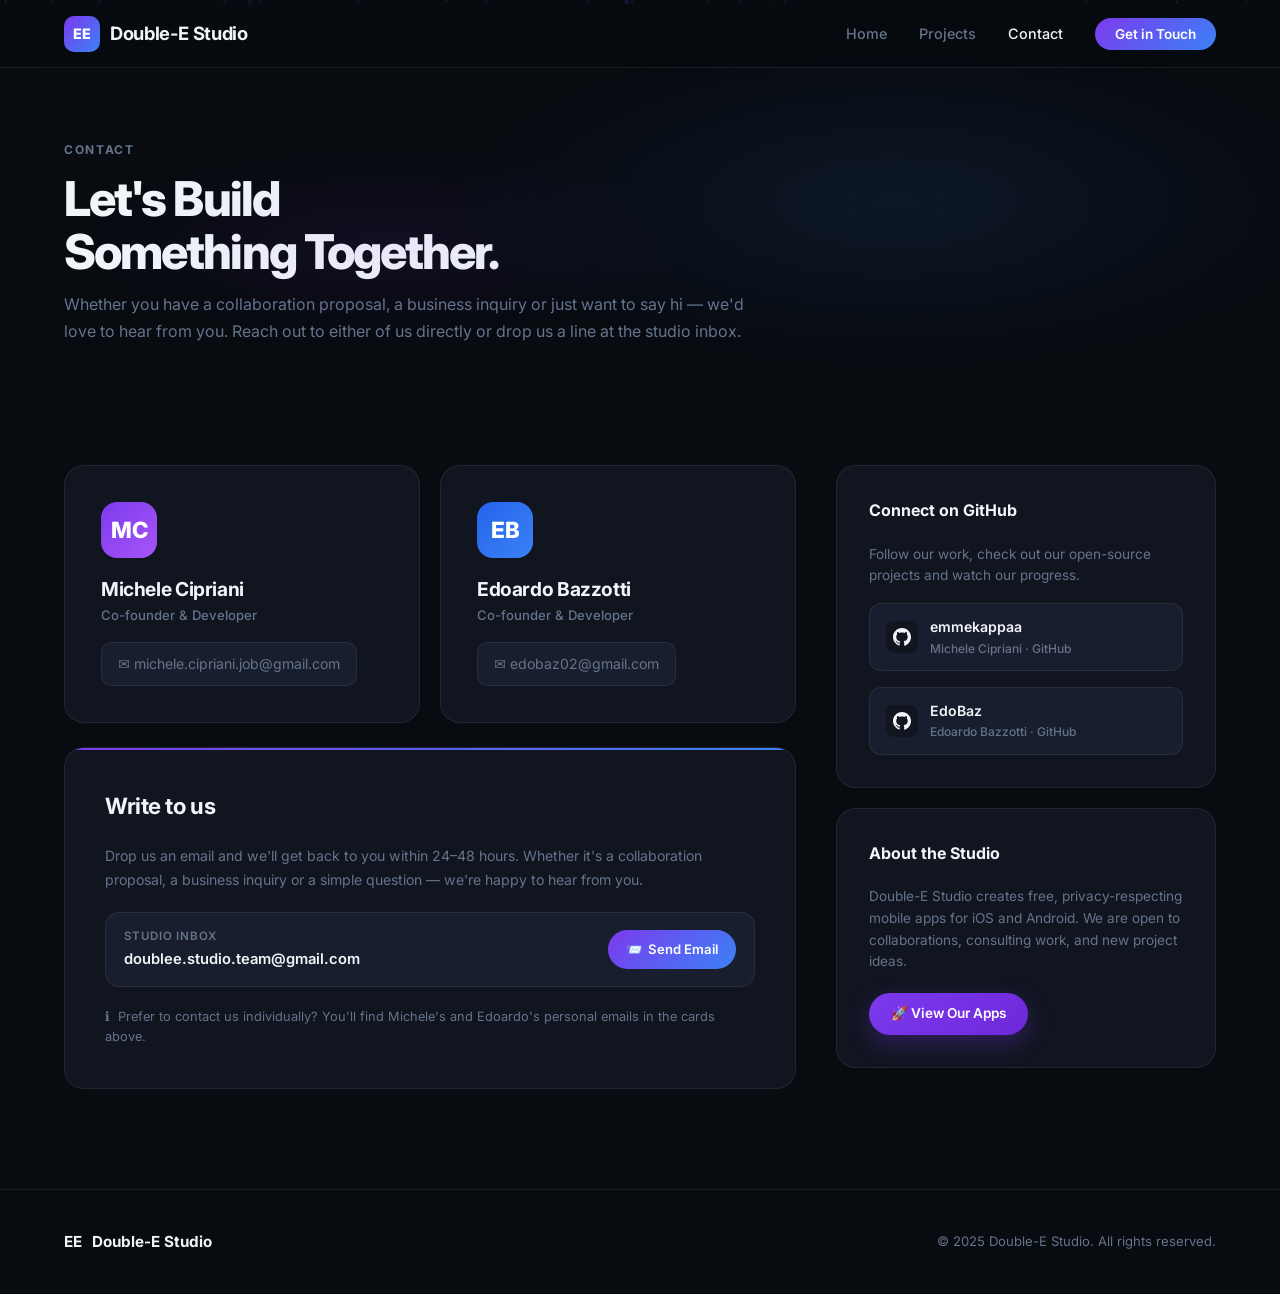
==== contact.html @ 22da687b "Add main functionality and styles for portfolio site - Implement JavaScript for navbar scroll behavi" ====
<!DOCTYPE html>
<html lang="en">
<head>
  <meta charset="UTF-8" />
  <meta name="viewport" content="width=device-width, initial-scale=1.0" />
  <title>Contact — Double-E Studio</title>
  <meta name="description" content="Get in touch with Double-E Studio for collaborations, proposals, and business inquiries." />
  <link rel="preconnect" href="https://fonts.googleapis.com" />
  <link rel="preconnect" href="https://fonts.gstatic.com" crossorigin />
  <link href="https://fonts.googleapis.com/css2?family=Inter:wght@400;500;600;700;800&display=swap" rel="stylesheet" />
  <link rel="stylesheet" href="styles.css" />

  <style>
    /* ── Contact-page only overrides ──────── */
    .form-card {
      background: var(--surface);
      border: 1px solid var(--border);
      border-radius: var(--radius);
      padding: 40px;
      display: flex;
      flex-direction: column;
      gap: 20px;
      position: relative;
      overflow: hidden;
      opacity: 0;
      transform: translateY(30px);
      transition: opacity 0.6s ease 0.1s, transform 0.6s ease 0.1s;
    }
    .form-card.visible { opacity: 1; transform: translateY(0); }
    .form-card::before {
      content: '';
      position: absolute;
      top: 0; left: 0; right: 0;
      height: 2px;
      background: linear-gradient(90deg, #7c3aed, #3b82f6);
    }

    .form-title {
      font-size: 1.4rem;
      font-weight: 700;
      letter-spacing: -0.02em;
    }
    .form-sub {
      font-size: 0.88rem;
      color: var(--muted);
      line-height: 1.7;
    }

    .email-display {
      display: flex;
      flex-direction: column;
      gap: 12px;
    }

    .email-row {
      display: flex;
      align-items: center;
      justify-content: space-between;
      gap: 12px;
      background: var(--surface-2);
      border: 1px solid var(--border);
      border-radius: 14px;
      padding: 14px 18px;
      transition: border-color 0.3s ease;
      flex-wrap: wrap;
    }
    .email-row:hover { border-color: rgba(124,58,237,0.35); }

    .email-info { display: flex; flex-direction: column; gap: 3px; }
    .email-label { font-size: 0.72rem; color: var(--muted); text-transform: uppercase; letter-spacing: 0.08em; font-weight: 600; }
    .email-address { font-size: 0.92rem; font-weight: 600; color: var(--text); }

    .email-btn {
      display: inline-flex;
      align-items: center;
      gap: 6px;
      background: linear-gradient(135deg, #7c3aed, #3b82f6);
      color: #fff;
      padding: 9px 18px;
      border-radius: 99px;
      font-size: 0.82rem;
      font-weight: 600;
      white-space: nowrap;
      transition: opacity 0.3s ease, transform 0.3s ease;
      flex-shrink: 0;
    }
    .email-btn:hover { opacity: 0.85; transform: translateY(-1px); }

    /* Team section */
    .team-section-title {
      font-size: 1.1rem;
      font-weight: 700;
      letter-spacing: -0.01em;
      margin-bottom: 4px;
    }

    /* Info sidebar */
    .contact-sidebar {
      display: flex;
      flex-direction: column;
      gap: 20px;
    }

    .connect-card {
      background: var(--surface);
      border: 1px solid var(--border);
      border-radius: var(--radius);
      padding: 32px;
      display: flex;
      flex-direction: column;
      gap: 16px;
      opacity: 0;
      transform: translateY(30px);
      transition: opacity 0.6s ease 0.3s, transform 0.6s ease 0.3s;
    }
    .connect-card.visible { opacity: 1; transform: translateY(0); }

    .connect-card-title {
      font-size: 1rem;
      font-weight: 700;
      margin-bottom: 4px;
    }

    .connect-sub {
      font-size: 0.85rem;
      color: var(--muted);
      line-height: 1.6;
    }

    /* Grid layout for contact page */
    .contact-main-grid {
      max-width: 1200px;
      margin: 0 auto;
      display: grid;
      grid-template-columns: 1fr 380px;
      gap: 40px;
    }

    .contact-left { display: flex; flex-direction: column; gap: 24px; }

    @media (max-width: 900px) {
      .contact-main-grid { grid-template-columns: 1fr; }
    }
  </style>
</head>
<body>

  <div class="particles" id="particles" aria-hidden="true"></div>

  <!-- ─── NAVBAR ────────────────────────────── -->
  <nav class="navbar" id="navbar">
    <a href="index.html" class="nav-logo">
      <div class="logo-mark">EE</div>
      Double-E Studio
    </a>

    <ul class="nav-links" id="navLinks">
      <li><a href="index.html">Home</a></li>
      <li><a href="index.html#apps">Projects</a></li>
      <li><a href="contact.html" class="active">Contact</a></li>
      <li><a href="contact.html" class="nav-cta">Get in Touch</a></li>
    </ul>

    <div class="hamburger" id="hamburger" aria-label="Toggle menu">
      <span></span><span></span><span></span>
    </div>
  </nav>

  <!-- ─── CONTACT HERO ──────────────────────── -->
  <section class="contact-hero">
    <div class="contact-hero-content fade-in">
      <div class="section-label">Contact</div>
      <h1 class="section-title">Let's Build<br/>Something Together.</h1>
      <p class="section-sub">
        Whether you have a collaboration proposal, a business inquiry or just want to say hi —
        we'd love to hear from you. Reach out to either of us directly or drop us a line at the studio inbox.
      </p>
    </div>
  </section>

  <!-- ─── CONTACT SECTION ───────────────────── -->
  <section class="contact-section">
    <div class="contact-main-grid">

      <!-- LEFT: Team + Form -->
      <div class="contact-left">

        <!-- Team cards -->
        <div style="display:grid; grid-template-columns:1fr 1fr; gap:20px;" class="team-cards-grid">

          <!-- Michele -->
          <div class="team-card">
            <div class="team-avatar avatar--m">MC</div>
            <div>
              <div class="team-name">Michele Cipriani</div>
              <div class="team-role">Co-founder &amp; Developer</div>
            </div>
            <a href="mailto:michele.cipriani.job@gmail.com" class="team-email">
              ✉️ michele.cipriani.job@gmail.com
            </a>
          </div>

          <!-- Edoardo -->
          <div class="team-card" style="transition-delay: 0.1s;">
            <div class="team-avatar avatar--e">EB</div>
            <div>
              <div class="team-name">Edoardo Bazzotti</div>
              <div class="team-role">Co-founder &amp; Developer</div>
            </div>
            <a href="mailto:edobaz02@gmail.com" class="team-email">
              ✉️ edobaz02@gmail.com
            </a>
          </div>

        </div>

        <!-- Contact card -->
        <div class="form-card">
          <div class="form-title">Write to us</div>
          <p class="form-sub">
            Drop us an email and we'll get back to you within 24–48 hours.
            Whether it's a collaboration proposal, a business inquiry or a simple question — we're happy to hear from you.
          </p>

          <div class="email-display">
            <div class="email-row">
              <div class="email-info">
                <span class="email-label">Studio Inbox</span>
                <span class="email-address">doublee.studio.team@gmail.com</span>
              </div>
              <a href="mailto:doublee.studio.team@gmail.com" class="email-btn">
                📨&nbsp; Send Email
              </a>
            </div>
          </div>

          <p style="font-size:0.8rem; color:var(--muted); line-height:1.6;">
            ℹ️&nbsp; Prefer to contact us individually? You'll find Michele's and Edoardo's personal emails in the cards above.
          </p>
        </div>

      </div>

      <!-- RIGHT: Sidebar -->
      <div class="contact-sidebar">

        <!-- GitHub card -->
        <div class="connect-card" style="transition-delay: 0.4s;">
          <div class="connect-card-title">Connect on GitHub</div>
          <p class="connect-sub">Follow our work, check out our open-source projects and watch our progress.</p>

          <a href="https://github.com/emmekappaa" target="_blank" rel="noopener" class="github-link">
            <div class="github-icon"><svg xmlns="http://www.w3.org/2000/svg" viewBox="0 0 24 24" fill="currentColor" width="18" height="18"><path d="M12 0C5.37 0 0 5.37 0 12c0 5.3 3.438 9.8 8.205 11.385.6.113.82-.258.82-.577 0-.285-.01-1.04-.015-2.04-3.338.724-4.042-1.61-4.042-1.61C4.422 18.07 3.633 17.7 3.633 17.7c-1.087-.744.084-.729.084-.729 1.205.084 1.838 1.236 1.838 1.236 1.07 1.835 2.809 1.305 3.495.998.108-.776.417-1.305.76-1.605-2.665-.3-5.466-1.332-5.466-5.93 0-1.31.465-2.38 1.235-3.22-.135-.303-.54-1.523.105-3.176 0 0 1.005-.322 3.3 1.23.96-.267 1.98-.399 3-.405 1.02.006 2.04.138 3 .405 2.28-1.552 3.285-1.23 3.285-1.23.645 1.653.24 2.873.12 3.176.765.84 1.23 1.91 1.23 3.22 0 4.61-2.805 5.625-5.475 5.92.42.36.81 1.096.81 2.22 0 1.605-.015 2.896-.015 3.286 0 .315.21.69.825.57C20.565 21.795 24 17.295 24 12c0-6.63-5.37-12-12-12"/></svg></div>
            <div>
              <div class="github-username">emmekappaa</div>
              <div class="github-sub">Michele Cipriani · GitHub</div>
            </div>
          </a>

          <a href="https://github.com/EdoBaz" target="_blank" rel="noopener" class="github-link">
            <div class="github-icon"><svg xmlns="http://www.w3.org/2000/svg" viewBox="0 0 24 24" fill="currentColor" width="18" height="18"><path d="M12 0C5.37 0 0 5.37 0 12c0 5.3 3.438 9.8 8.205 11.385.6.113.82-.258.82-.577 0-.285-.01-1.04-.015-2.04-3.338.724-4.042-1.61-4.042-1.61C4.422 18.07 3.633 17.7 3.633 17.7c-1.087-.744.084-.729.084-.729 1.205.084 1.838 1.236 1.838 1.236 1.07 1.835 2.809 1.305 3.495.998.108-.776.417-1.305.76-1.605-2.665-.3-5.466-1.332-5.466-5.93 0-1.31.465-2.38 1.235-3.22-.135-.303-.54-1.523.105-3.176 0 0 1.005-.322 3.3 1.23.96-.267 1.98-.399 3-.405 1.02.006 2.04.138 3 .405 2.28-1.552 3.285-1.23 3.285-1.23.645 1.653.24 2.873.12 3.176.765.84 1.23 1.91 1.23 3.22 0 4.61-2.805 5.625-5.475 5.92.42.36.81 1.096.81 2.22 0 1.605-.015 2.896-.015 3.286 0 .315.21.69.825.57C20.565 21.795 24 17.295 24 12c0-6.63-5.37-12-12-12"/></svg></div>
            <div>
              <div class="github-username">EdoBaz</div>
              <div class="github-sub">Edoardo Bazzotti · GitHub</div>
            </div>
          </a>
        </div>

        <!-- Quick info card -->
        <div class="connect-card" style="transition-delay: 0.5s;">
          <div class="connect-card-title">About the Studio</div>
          <p class="connect-sub">
            Double-E Studio creates free, privacy-respecting mobile apps
            for iOS and Android. We are open to collaborations, consulting
            work, and new project ideas.
          </p>
          <a href="index.html#apps" class="app-cta cta--grove" style="font-size:0.85rem; padding:10px 22px; margin-top:4px;">
            🚀 View Our Apps
          </a>
        </div>

      </div>

    </div>
  </section>

  <!-- ─── FOOTER ────────────────────────────── -->
  <footer>
    <div class="footer-logo">
      <div class="logo-mark">EE</div>
      Double-E Studio
    </div>
    <p class="footer-copyright">© 2025 Double-E Studio. All rights reserved.</p>
  </footer>
  <script src="script.js"></script>

</body>
</html>
---- styles.css ----
/* ============================================
   DOUBLE-E STUDIO — Portfolio Stylesheet
   ============================================ */

:root {
  --bg:          #080b10;
  --surface:     #111520;
  --surface-2:   #181e2d;
  --border:      rgba(255,255,255,0.07);
  --accent-grove:  #7c3aed;
  --accent-flora:  #22c55e;
  --accent-hair:   #3b82f6;
  --text:        #f1f5f9;
  --muted:       #64748b;
  --white:       #ffffff;
  --radius:      20px;
  --transition:  0.4s cubic-bezier(0.4, 0, 0.2, 1);
}

*, *::before, *::after { box-sizing: border-box; margin: 0; padding: 0; }

html { scroll-behavior: smooth; }

body {
  font-family: 'Inter', system-ui, -apple-system, sans-serif;
  background: var(--bg);
  color: var(--text);
  line-height: 1.6;
  overflow-x: hidden;
}

/* ─── Links ─────────────────────────────── */
a { color: inherit; text-decoration: none; }

/* ─── Scrollbar ─────────────────────────── */
::-webkit-scrollbar { width: 6px; }
::-webkit-scrollbar-track { background: var(--bg); }
::-webkit-scrollbar-thumb { background: var(--surface-2); border-radius: 99px; }

/* ============================================
   NAVBAR
   ============================================ */
.navbar {
  position: fixed;
  top: 0; left: 0; right: 0;
  z-index: 100;
  display: flex;
  align-items: center;
  justify-content: space-between;
  padding: 0 5%;
  height: 68px;
  background: rgba(8,11,16,0.6);
  backdrop-filter: blur(18px);
  border-bottom: 1px solid var(--border);
  transition: background var(--transition);
}

.navbar.scrolled { background: rgba(8,11,16,0.92); }

.nav-logo {
  display: flex;
  align-items: center;
  gap: 10px;
  font-weight: 700;
  font-size: 1.15rem;
  letter-spacing: -0.02em;
}

.nav-logo .logo-mark {
  width: 36px; height: 36px;
  background: linear-gradient(135deg, #7c3aed, #3b82f6);
  border-radius: 10px;
  display: flex; align-items: center; justify-content: center;
  font-size: 0.9rem;
  font-weight: 800;
  color: #fff;
  flex-shrink: 0;
}

.nav-links {
  display: flex;
  gap: 2rem;
  list-style: none;
  align-items: center;
}

.nav-links a {
  font-size: 0.9rem;
  color: var(--muted);
  font-weight: 500;
  transition: color var(--transition);
}
.nav-links a:hover, .nav-links a.active { color: var(--text); }

.nav-cta {
  background: linear-gradient(135deg, #7c3aed, #3b82f6);
  color: #fff !important;
  padding: 8px 20px;
  border-radius: 99px;
  font-size: 0.85rem !important;
  font-weight: 600 !important;
  transition: opacity var(--transition) !important;
}
.nav-cta:hover { opacity: 0.85; }

/* ─── Hamburger ──────────────────────────── */
.hamburger {
  display: none;
  flex-direction: column;
  gap: 5px;
  cursor: pointer;
  padding: 4px;
}
.hamburger span {
  display: block;
  width: 24px; height: 2px;
  background: var(--text);
  border-radius: 2px;
  transition: var(--transition);
}
.hamburger.open span:nth-child(1) { transform: translateY(7px) rotate(45deg); }
.hamburger.open span:nth-child(2) { opacity: 0; }
.hamburger.open span:nth-child(3) { transform: translateY(-7px) rotate(-45deg); }

/* ============================================
   HERO / ABOUT SECTION
   ============================================ */
.hero {
  min-height: 100vh;
  display: flex;
  align-items: center;
  padding: 120px 5% 80px;
  position: relative;
  overflow: hidden;
}

/* Animated gradient background */
.hero::before {
  content: '';
  position: absolute;
  inset: 0;
  background:
    radial-gradient(ellipse 60% 50% at 20% 40%, rgba(124,58,237,0.12) 0%, transparent 70%),
    radial-gradient(ellipse 50% 60% at 80% 60%, rgba(59,130,246,0.1) 0%, transparent 70%);
  pointer-events: none;
}

.hero-grid {
  display: grid;
  grid-template-columns: 1fr 1fr;
  gap: 80px;
  align-items: center;
  max-width: 1200px;
  margin: 0 auto;
  width: 100%;
}

.hero-brand { display: flex; flex-direction: column; gap: 28px; }

.studio-logo {
  display: flex;
  flex-direction: column;
  gap: 6px;
}

.studio-badge {
  display: inline-flex;
  align-items: center;
  gap: 8px;
  background: rgba(124,58,237,0.12);
  border: 1px solid rgba(124,58,237,0.25);
  padding: 6px 14px;
  border-radius: 99px;
  font-size: 0.8rem;
  font-weight: 600;
  color: #a78bfa;
  letter-spacing: 0.08em;
  text-transform: uppercase;
  width: fit-content;
}

.studio-badge::before {
  content: '';
  width: 6px; height: 6px;
  border-radius: 50%;
  background: #a78bfa;
  animation: pulse-dot 2s ease-in-out infinite;
}

@keyframes pulse-dot {
  0%, 100% { opacity: 1; transform: scale(1); }
  50% { opacity: 0.4; transform: scale(0.8); }
}

.studio-name {
  font-size: clamp(3rem, 7vw, 5.5rem);
  font-weight: 800;
  letter-spacing: -0.04em;
  line-height: 0.95;
  background: linear-gradient(135deg, #f1f5f9 30%, #a78bfa);
  -webkit-background-clip: text;
  -webkit-text-fill-color: transparent;
  background-clip: text;
}

.studio-name span {
  display: block;
  font-size: 0.4em;
  font-weight: 500;
  letter-spacing: 0.12em;
  text-transform: uppercase;
  background: linear-gradient(135deg, #7c3aed, #3b82f6);
  -webkit-background-clip: text;
  -webkit-text-fill-color: transparent;
  background-clip: text;
  margin-top: 8px;
}

.hero-stats {
  display: flex;
  gap: 32px;
}

.stat-item { display: flex; flex-direction: column; gap: 2px; }
.stat-value {
  font-size: 1.8rem;
  font-weight: 700;
  letter-spacing: -0.03em;
  background: linear-gradient(135deg, #fff, #a78bfa);
  -webkit-background-clip: text;
  -webkit-text-fill-color: transparent;
  background-clip: text;
}
.stat-label { font-size: 0.78rem; color: var(--muted); font-weight: 500; text-transform: uppercase; letter-spacing: 0.06em; }

/* About card */
.hero-about {
  background: var(--surface);
  border: 1px solid var(--border);
  border-radius: var(--radius);
  padding: 44px;
  position: relative;
  overflow: hidden;
}

.hero-about::before {
  content: '';
  position: absolute;
  top: 0; left: 0; right: 0;
  height: 3px;
  background: linear-gradient(90deg, #7c3aed, #3b82f6, #22c55e);
}

.about-label {
  font-size: 0.75rem;
  font-weight: 700;
  text-transform: uppercase;
  letter-spacing: 0.12em;
  color: var(--muted);
  margin-bottom: 16px;
}

.about-title {
  font-size: 1.6rem;
  font-weight: 700;
  letter-spacing: -0.02em;
  margin-bottom: 16px;
  line-height: 1.25;
}

.about-text {
  font-size: 0.95rem;
  color: var(--muted);
  line-height: 1.75;
  margin-bottom: 28px;
}

.interests-grid {
  display: grid;
  grid-template-columns: 1fr 1fr;
  gap: 10px;
}

.interest-tag {
  display: flex;
  align-items: center;
  gap: 8px;
  background: var(--surface-2);
  border: 1px solid var(--border);
  border-radius: 10px;
  padding: 9px 14px;
  font-size: 0.82rem;
  font-weight: 500;
  color: var(--muted);
  transition: all var(--transition);
}
.interest-tag:hover { border-color: rgba(124,58,237,0.4); color: var(--text); }
.interest-tag .icon { font-size: 1rem; }

/* ============================================
   SECTION SHARED
   ============================================ */
section { padding: 100px 5%; }

.section-header {
  text-align: center;
  max-width: 640px;
  margin: 0 auto 72px;
}

.section-label {
  font-size: 0.75rem;
  font-weight: 700;
  text-transform: uppercase;
  letter-spacing: 0.14em;
  color: var(--muted);
  margin-bottom: 14px;
}

.section-title {
  font-size: clamp(2rem, 4vw, 3rem);
  font-weight: 800;
  letter-spacing: -0.04em;
  line-height: 1.1;
  margin-bottom: 16px;
}

.section-sub {
  font-size: 1rem;
  color: var(--muted);
  line-height: 1.7;
}

/* ============================================
   APP SECTIONS
   ============================================ */
.apps-section { padding: 80px 5%; }

.app-card {
  max-width: 1200px;
  margin: 0 auto 80px;
  display: grid;
  grid-template-columns: 1fr 1fr;
  gap: 0;
  background: var(--surface);
  border: 1px solid var(--border);
  border-radius: 28px;
  overflow: hidden;
  transition: transform var(--transition), box-shadow var(--transition);
  opacity: 0;
  transform: translateY(40px);
}

.app-card.visible {
  opacity: 1;
  transform: translateY(0);
  transition: opacity 0.7s ease, transform 0.7s ease, box-shadow var(--transition);
}

.app-card:hover {
  transform: translateY(-6px);
  box-shadow: 0 32px 80px rgba(0,0,0,0.5);
}

.app-card.reverse { direction: rtl; }
.app-card.reverse > * { direction: ltr; }

/* App Image Panel */
.app-visual {
  position: relative;
  background: var(--surface-2);
  display: flex;
  align-items: center;
  justify-content: center;
  min-height: 520px;
  overflow: hidden;
}

.app-card--grove .app-visual { background: linear-gradient(145deg, #0f0014, #1a0035, #0d1a2e); }
.app-card--flora .app-visual { background: linear-gradient(145deg, #071a0f, #0d2a1a, #0a1f0e); }
.app-card--hair  .app-visual { background: linear-gradient(145deg, #f0f4f8, #e8eff7, #dde8f0); }

.app-visual::before {
  content: '';
  position: absolute;
  inset: 0;
  opacity: 0.3;
}

.app-card--grove .app-visual::before {
  background: radial-gradient(ellipse at 50% 80%, rgba(124,58,237,0.5), transparent 60%);
}
.app-card--flora .app-visual::before {
  background: radial-gradient(ellipse at 50% 80%, rgba(34,197,94,0.4), transparent 60%);
}
.app-card--hair .app-visual::before {
  background: radial-gradient(ellipse at 50% 80%, rgba(59,130,246,0.3), transparent 60%);
}

.app-mockup {
  width: 220px;
  filter: drop-shadow(0 30px 60px rgba(0,0,0,0.5));
  position: relative;
  z-index: 1;
  transition: transform 0.5s ease;
}

.app-card:hover .app-mockup { transform: scale(1.04) translateY(-8px); }

.app-placeholder {
  width: 220px;
  height: 440px;
  background: rgba(255,255,255,0.05);
  border: 2px dashed rgba(255,255,255,0.12);
  border-radius: 36px;
  display: flex;
  flex-direction: column;
  align-items: center;
  justify-content: center;
  gap: 16px;
  color: rgba(255,255,255,0.3);
  font-size: 0.85rem;
  text-align: center;
  padding: 24px;
}

.app-placeholder .placeholder-icon { font-size: 2.5rem; }

/* App Info Panel */
.app-info {
  padding: 52px 52px;
  display: flex;
  flex-direction: column;
  justify-content: center;
  gap: 20px;
}

.app-platform-badge {
  display: inline-flex;
  align-items: center;
  gap: 6px;
  padding: 5px 12px;
  border-radius: 99px;
  font-size: 0.75rem;
  font-weight: 600;
  letter-spacing: 0.06em;
  width: fit-content;
}

.badge--cross { background: rgba(124,58,237,0.15); border: 1px solid rgba(124,58,237,0.3); color: #a78bfa; }
.badge--ios   { background: rgba(34,197,94,0.12); border: 1px solid rgba(34,197,94,0.25); color: #4ade80; }
.badge--hair  { background: rgba(59,130,246,0.12); border: 1px solid rgba(59,130,246,0.25); color: #60a5fa; }

/* Stat badges row */
.app-badges {
  display: flex;
  flex-wrap: wrap;
  align-items: center;
  gap: 8px;
}

.stat-badge {
  display: inline-flex;
  align-items: center;
  gap: 5px;
  padding: 5px 12px;
  border-radius: 99px;
  font-size: 0.75rem;
  font-weight: 600;
  letter-spacing: 0.04em;
  background: var(--surface-2);
  border: 1px solid var(--border);
  color: var(--muted);
  white-space: nowrap;
}

.stat-badge--date  { }
.stat-badge--dl    { color: #4ade80; border-color: rgba(34,197,94,0.25); background: rgba(34,197,94,0.08); }
.stat-badge--stars { color: #fbbf24; border-color: rgba(251,191,36,0.3);  background: rgba(251,191,36,0.08); }

.app-title {
  font-size: clamp(1.8rem, 3vw, 2.6rem);
  font-weight: 800;
  letter-spacing: -0.03em;
  line-height: 1.1;
}

.app-card--grove .app-title { color: #c4b5fd; }
.app-card--flora .app-title { color: #86efac; }
.app-card--hair  .app-title { color: #93c5fd; }

.app-tagline {
  font-size: 1rem;
  color: var(--muted);
  font-style: italic;
}

.app-description {
  font-size: 0.95rem;
  color: var(--muted);
  line-height: 1.78;
}

.app-features {
  display: flex;
  flex-direction: column;
  gap: 8px;
}

.feature-item {
  display: flex;
  align-items: flex-start;
  gap: 10px;
  font-size: 0.88rem;
  color: var(--muted);
}

.feature-icon {
  flex-shrink: 0;
  width: 20px; height: 20px;
  border-radius: 6px;
  display: flex; align-items: center; justify-content: center;
  font-size: 0.75rem;
  margin-top: 1px;
}

.app-card--grove .feature-icon { background: rgba(124,58,237,0.2); }
.app-card--flora .feature-icon { background: rgba(34,197,94,0.2); }
.app-card--hair  .feature-icon { background: rgba(59,130,246,0.2); }

.app-footer-info {
  display: flex;
  align-items: center;
  gap: 12px;
  flex-wrap: wrap;
}

.info-chip {
  display: flex;
  align-items: center;
  gap: 5px;
  background: var(--surface-2);
  border: 1px solid var(--border);
  border-radius: 99px;
  padding: 5px 12px;
  font-size: 0.78rem;
  color: var(--muted);
  font-weight: 500;
}

.info-chip .dot {
  width: 6px; height: 6px;
  border-radius: 50%;
  background: #22c55e;
}

.app-cta {
  display: inline-flex;
  align-items: center;
  gap: 8px;
  padding: 13px 28px;
  border-radius: 99px;
  font-size: 0.9rem;
  font-weight: 600;
  width: fit-content;
  transition: all var(--transition);
  cursor: pointer;
  border: none;
  text-decoration: none;
}

.cta--grove { background: linear-gradient(135deg, #7c3aed, #6d28d9); color: #fff; box-shadow: 0 8px 24px rgba(124,58,237,0.3); }
.cta--grove:hover { transform: translateY(-2px); box-shadow: 0 14px 36px rgba(124,58,237,0.45); }

.cta--flora { background: linear-gradient(135deg, #16a34a, #15803d); color: #fff; box-shadow: 0 8px 24px rgba(22,163,74,0.3); }
.cta--flora:hover { transform: translateY(-2px); box-shadow: 0 14px 36px rgba(22,163,74,0.45); }

.cta--hair { background: linear-gradient(135deg, #2563eb, #1d4ed8); color: #fff; box-shadow: 0 8px 24px rgba(37,99,235,0.3); }
.cta--hair:hover { transform: translateY(-2px); box-shadow: 0 14px 36px rgba(37,99,235,0.45); }

/* ============================================
   DIVIDER
   ============================================ */
.section-divider {
  width: 100%;
  height: 1px;
  background: linear-gradient(90deg, transparent, var(--border) 20%, var(--border) 80%, transparent);
  margin: 0 5%;
  width: 90%;
}

/* ============================================
   CONTACT PAGE — HERO
   ============================================ */
.contact-hero {
  min-height: 45vh;
  display: flex;
  align-items: flex-end;
  padding: 120px 5% 60px;
  position: relative;
  overflow: hidden;
}

.contact-hero::before {
  content: '';
  position: absolute;
  inset: 0;
  background:
    radial-gradient(ellipse 50% 60% at 70% 50%, rgba(59,130,246,0.1) 0%, transparent 70%),
    radial-gradient(ellipse 40% 40% at 30% 60%, rgba(124,58,237,0.08) 0%, transparent 60%);
  pointer-events: none;
}

.contact-hero-content { max-width: 700px; }

.contact-hero .section-label { text-align: left; }
.contact-hero .section-title { text-align: left; margin-bottom: 12px; }
.contact-hero .section-sub { text-align: left; }

/* ============================================
   CONTACT SECTION
   ============================================ */
.contact-section { padding: 60px 5% 100px; }

.contact-grid {
  max-width: 1200px;
  margin: 0 auto;
  display: grid;
  grid-template-columns: 1fr 1fr;
  gap: 40px;
}

/* Team cards */
.team-card {
  background: var(--surface);
  border: 1px solid var(--border);
  border-radius: var(--radius);
  padding: 36px;
  transition: all var(--transition);
  display: flex;
  flex-direction: column;
  gap: 16px;
  opacity: 0;
  transform: translateY(30px);
}

.team-card.visible {
  opacity: 1;
  transform: translateY(0);
  transition: opacity 0.6s ease, transform 0.6s ease, box-shadow var(--transition), border-color var(--transition);
}

.team-card:hover {
  border-color: rgba(124,58,237,0.3);
  box-shadow: 0 20px 60px rgba(0,0,0,0.4);
}

.team-avatar {
  width: 56px; height: 56px;
  border-radius: 16px;
  display: flex; align-items: center; justify-content: center;
  font-size: 1.4rem;
  font-weight: 800;
  color: #fff;
  flex-shrink: 0;
}

.avatar--m { background: linear-gradient(135deg, #7c3aed, #a855f7); }
.avatar--e { background: linear-gradient(135deg, #2563eb, #3b82f6); }

.team-name {
  font-size: 1.2rem;
  font-weight: 700;
  letter-spacing: -0.02em;
}

.team-role {
  font-size: 0.82rem;
  color: var(--muted);
  font-weight: 500;
}

.team-email {
  display: inline-flex;
  align-items: center;
  gap: 8px;
  font-size: 0.88rem;
  color: var(--muted);
  background: var(--surface-2);
  border: 1px solid var(--border);
  border-radius: 10px;
  padding: 10px 16px;
  transition: all var(--transition);
  width: fit-content;
}

.team-email:hover {
  border-color: rgba(124,58,237,0.4);
  color: var(--text);
}

/* Studio contact card */
.studio-contact-card {
  background: var(--surface);
  border: 1px solid var(--border);
  border-radius: var(--radius);
  padding: 36px;
  grid-column: 1 / -1;
  display: grid;
  grid-template-columns: 1fr auto;
  gap: 40px;
  align-items: center;
  position: relative;
  overflow: hidden;
  opacity: 0;
  transform: translateY(30px);
}

.studio-contact-card.visible {
  opacity: 1;
  transform: translateY(0);
  transition: opacity 0.6s ease 0.2s, transform 0.6s ease 0.2s;
}

.studio-contact-card::before {
  content: '';
  position: absolute;
  top: 0; left: 0; right: 0;
  height: 2px;
  background: linear-gradient(90deg, #7c3aed, #3b82f6, #22c55e);
}

.studio-email-group { display: flex; flex-direction: column; gap: 8px; }
.studio-contact-label {
  font-size: 0.75rem;
  font-weight: 700;
  text-transform: uppercase;
  letter-spacing: 0.1em;
  color: var(--muted);
}

.studio-email-btn {
  display: inline-flex;
  align-items: center;
  gap: 10px;
  background: linear-gradient(135deg, #7c3aed, #3b82f6);
  color: #fff;
  padding: 14px 24px;
  border-radius: 14px;
  font-size: 0.95rem;
  font-weight: 600;
  width: fit-content;
  transition: opacity var(--transition), transform var(--transition);
}
.studio-email-btn:hover { opacity: 0.88; transform: translateY(-2px); }

/* GitHub links */
.github-group {
  display: flex;
  flex-direction: column;
  gap: 12px;
  min-width: 240px;
}

.github-label {
  font-size: 0.75rem;
  font-weight: 700;
  text-transform: uppercase;
  letter-spacing: 0.1em;
  color: var(--muted);
}

.github-link {
  display: flex;
  align-items: center;
  gap: 12px;
  background: var(--surface-2);
  border: 1px solid var(--border);
  border-radius: 12px;
  padding: 12px 16px;
  font-size: 0.88rem;
  font-weight: 500;
  transition: all var(--transition);
}
.github-link:hover { border-color: rgba(124,58,237,0.4); transform: translateX(4px); }

.github-icon {
  width: 32px; height: 32px;
  background: var(--surface);
  border-radius: 8px;
  display: flex; align-items: center; justify-content: center;
  font-size: 1rem;
  flex-shrink: 0;
}

.github-username { font-weight: 600; }
.github-sub { font-size: 0.75rem; color: var(--muted); }

/* ============================================
   FOOTER
   ============================================ */
footer {
  border-top: 1px solid var(--border);
  padding: 40px 5%;
  display: flex;
  align-items: center;
  justify-content: space-between;
  gap: 20px;
  flex-wrap: wrap;
}

.footer-logo {
  display: flex;
  align-items: center;
  gap: 10px;
  font-weight: 700;
  font-size: 0.95rem;
}

.footer-copyright {
  font-size: 0.82rem;
  color: var(--muted);
}

.footer-links {
  display: flex;
  gap: 24px;
  list-style: none;
}

.footer-links a {
  font-size: 0.82rem;
  color: var(--muted);
  transition: color var(--transition);
}
.footer-links a:hover { color: var(--text); }

/* ============================================
   WHY WE BUILT IT — ACCORDION
   ============================================ */
.why-built {
  border-top: 1px solid var(--border);
  margin-top: 6px;
  padding-top: 14px;
}

.why-toggle {
  display: flex;
  align-items: center;
  justify-content: space-between;
  width: 100%;
  background: none;
  border: none;
  color: var(--text);
  font-family: inherit;
  font-size: 0.85rem;
  font-weight: 600;
  cursor: pointer;
  padding: 0;
  gap: 8px;
  text-align: left;
}

.why-toggle-label {
  display: flex;
  align-items: center;
  gap: 8px;
}

.why-toggle-icon {
  width: 24px;
  height: 24px;
  border-radius: 50%;
  background: var(--surface-2);
  border: 1px solid var(--border);
  display: flex;
  align-items: center;
  justify-content: center;
  font-size: 0.72rem;
  flex-shrink: 0;
  transition: transform 0.35s ease, background 0.3s ease;
  color: var(--muted);
}

.why-toggle[aria-expanded="true"] .why-toggle-icon {
  transform: rotate(180deg);
}

.app-card--grove .why-toggle:hover .why-toggle-icon { background: rgba(124,58,237,0.2); border-color: rgba(124,58,237,0.4); }
.app-card--flora .why-toggle:hover .why-toggle-icon { background: rgba(34,197,94,0.2);  border-color: rgba(34,197,94,0.35); }
.app-card--hair  .why-toggle:hover .why-toggle-icon { background: rgba(59,130,246,0.2);  border-color: rgba(59,130,246,0.4); }

.why-body {
  overflow: hidden;
  max-height: 0;
  transition: max-height 0.45s cubic-bezier(0.4, 0, 0.2, 1), padding-top 0.35s ease;
  padding-top: 0;
}

.why-body.open {
  max-height: 280px;
  padding-top: 14px;
}

.why-inner {
  background: var(--surface-2);
  border: 1px solid var(--border);
  border-radius: 14px;
  padding: 16px 18px;
  display: flex;
  gap: 12px;
  align-items: flex-start;
}

.why-quote-mark {
  font-size: 2.2rem;
  line-height: 1;
  flex-shrink: 0;
  opacity: 0.25;
  margin-top: -4px;
}

.why-text {
  font-size: 0.87rem;
  color: var(--muted);
  line-height: 1.75;
}

/* ============================================
   FLOATING PARTICLES
   ============================================ */
.particles {
  position: fixed;
  inset: 0;
  pointer-events: none;
  z-index: 0;
  overflow: hidden;
}

.particle {
  position: absolute;
  width: 2px; height: 2px;
  background: rgba(124,58,237,0.4);
  border-radius: 50%;
  animation: float-particle linear infinite;
}

@keyframes float-particle {
  0% { transform: translateY(100vh) scale(0); opacity: 0; }
  10% { opacity: 1; }
  90% { opacity: 1; }
  100% { transform: translateY(-10vh) scale(1); opacity: 0; }
}

/* ============================================
   ANIMATIONS (scroll-triggered)
   ============================================ */
.fade-in {
  opacity: 0;
  transform: translateY(24px);
  transition: opacity 0.7s ease, transform 0.7s ease;
}
.fade-in.visible { opacity: 1; transform: none; }

/* ============================================
   RESPONSIVE
   ============================================ */
@media (max-width: 900px) {
  .hero-grid {
    grid-template-columns: 1fr;
    gap: 48px;
  }

  .app-card, .app-card.reverse {
    grid-template-columns: 1fr;
    direction: ltr;
  }

  .app-visual { min-height: 300px; }

  .app-mockup { width: 160px; }

  .app-info { padding: 36px 28px; }

  .contact-grid { grid-template-columns: 1fr; }

  .studio-contact-card { grid-template-columns: 1fr; gap: 28px; }
}

@media (max-width: 640px) {
  .nav-links { display: none; }
  .nav-links.open {
    display: flex;
    flex-direction: column;
    position: fixed;
    top: 68px; left: 0; right: 0;
    background: rgba(8,11,16,0.97);
    padding: 24px 5%;
    border-bottom: 1px solid var(--border);
    gap: 16px;
  }
  .hamburger { display: flex; }

  .hero { padding: 100px 5% 60px; }
  .hero-stats { gap: 20px; }
  .stat-value { font-size: 1.4rem; }

  .hero-about { padding: 28px; }
  .interests-grid { grid-template-columns: 1fr; }

  .app-info { padding: 28px 24px; }

  footer { flex-direction: column; text-align: center; }
  .footer-links { justify-content: center; }
}
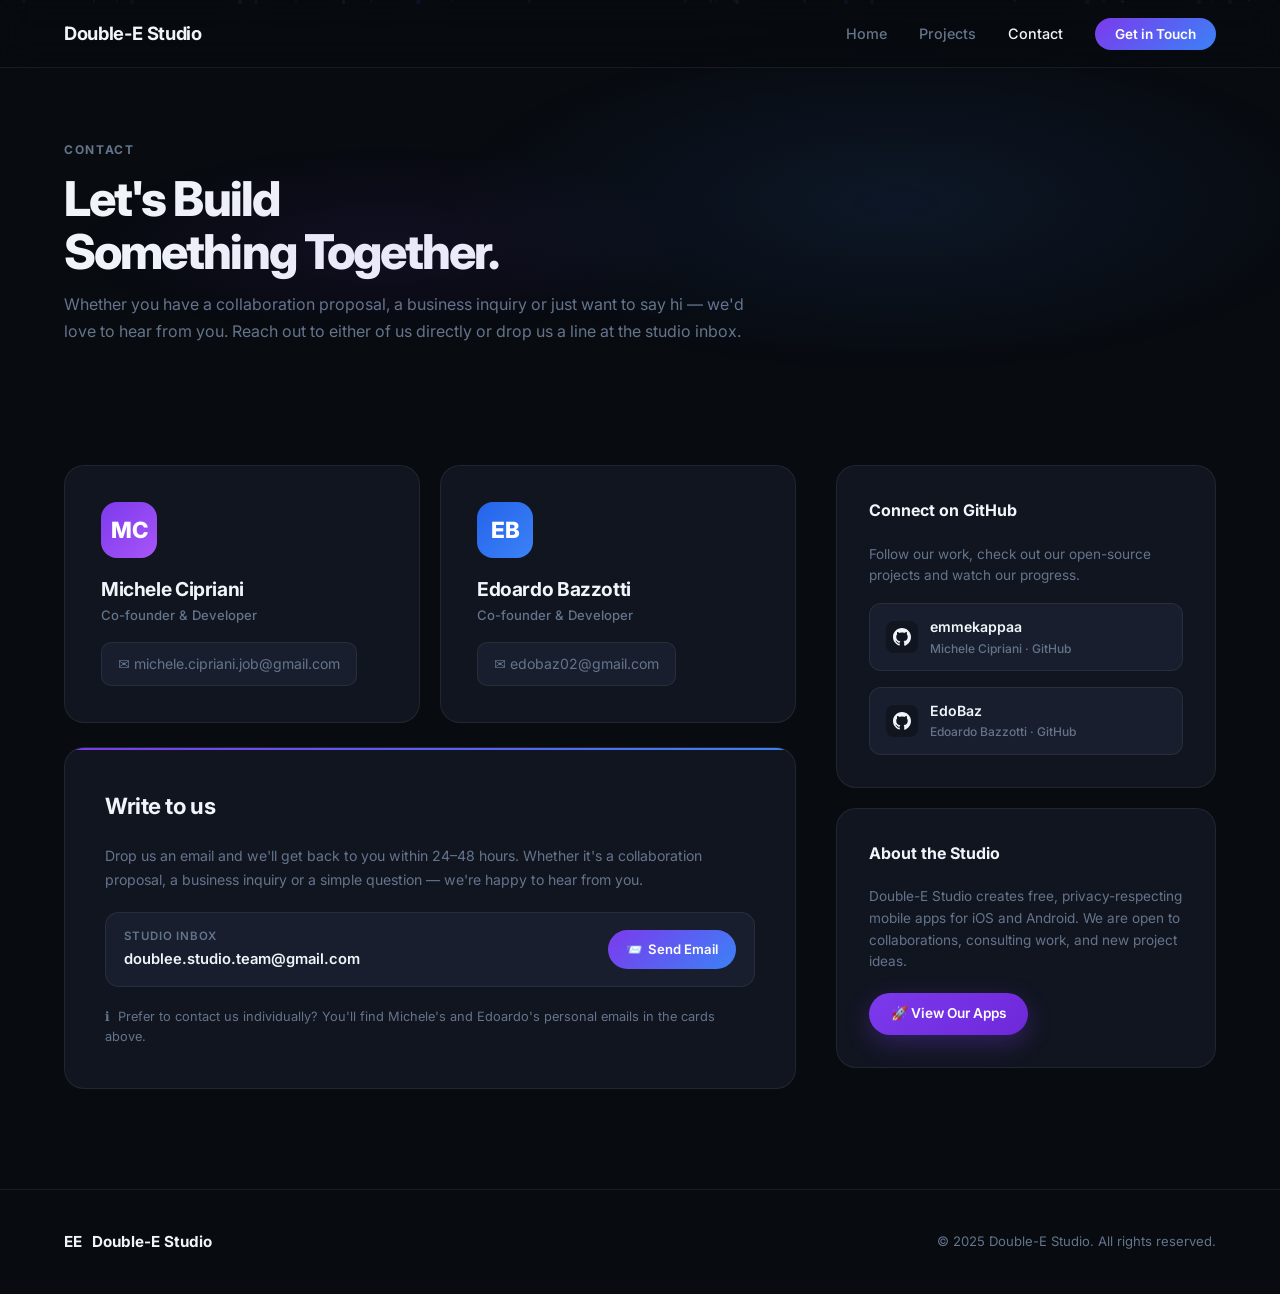
==== commit b8e2fa8c: "remove logo from index page" ====
--- a/contact.html
+++ b/contact.html
@@ -150,7 +150,6 @@
   <!-- ─── NAVBAR ────────────────────────────── -->
   <nav class="navbar" id="navbar">
     <a href="index.html" class="nav-logo">
-      <div class="logo-mark">EE</div>
       Double-E Studio
     </a>
 
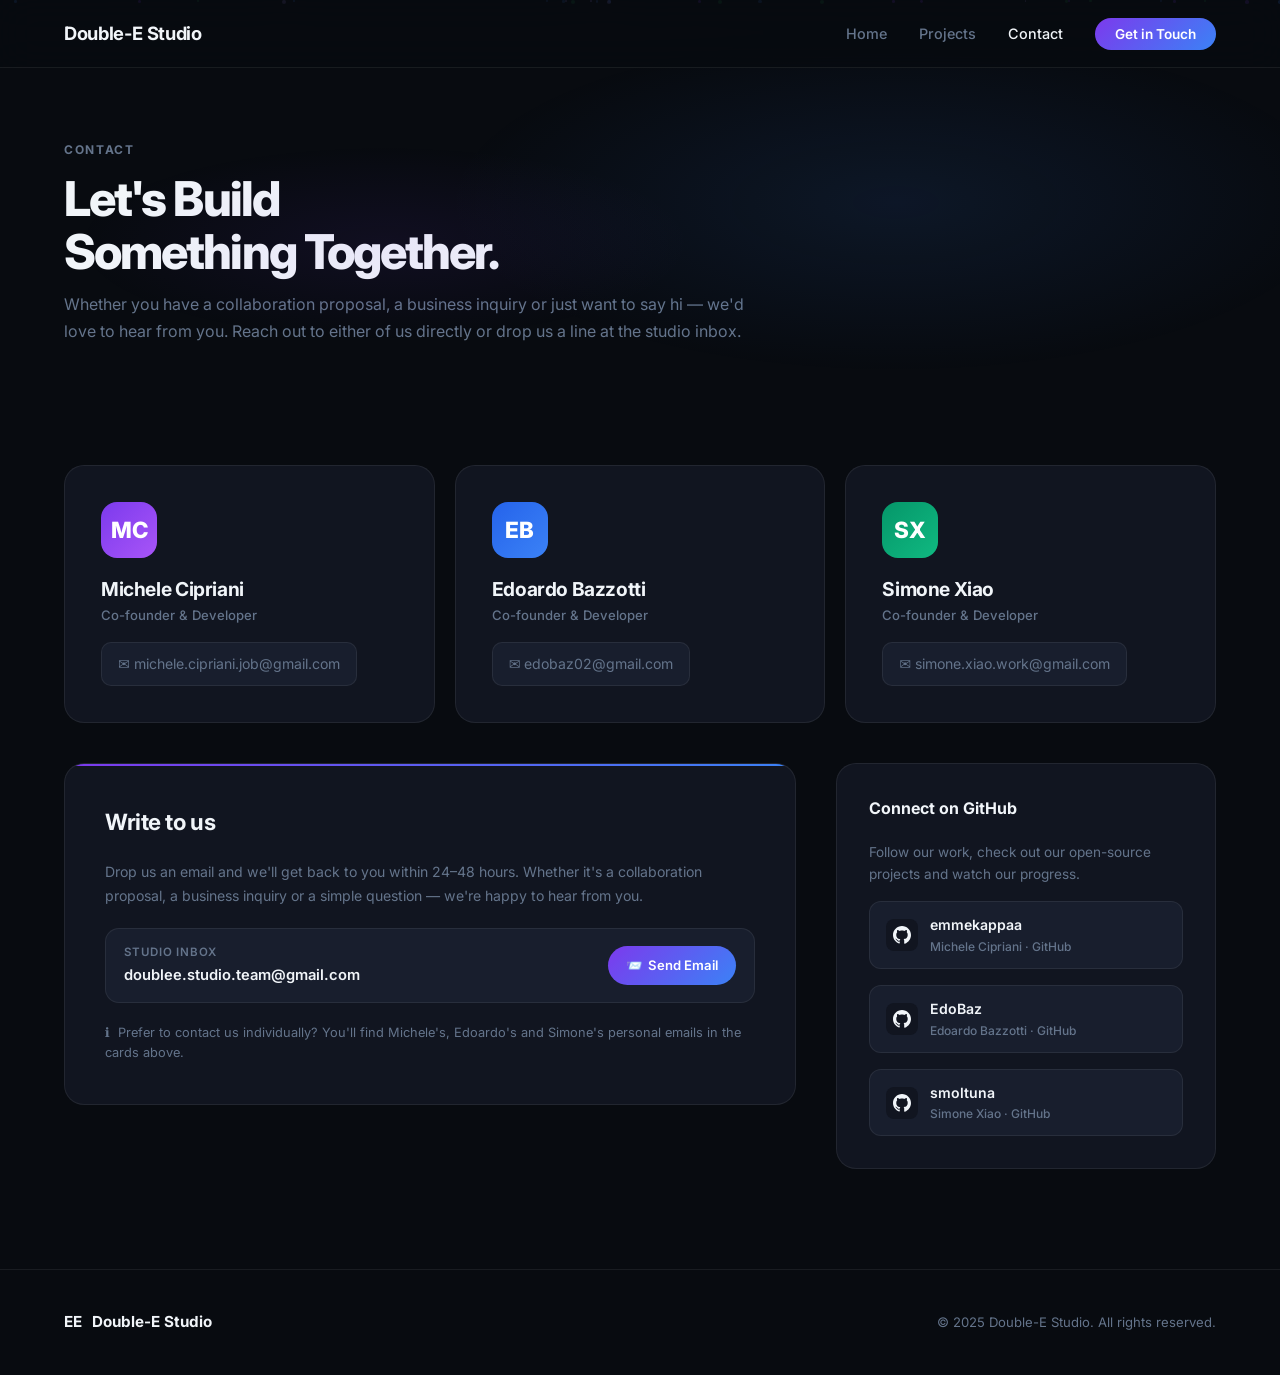
==== commit 214bb64c: "update contact page" ====
--- a/contact.html
+++ b/contact.html
@@ -179,39 +179,52 @@
 
   <!-- ─── CONTACT SECTION ───────────────────── -->
   <section class="contact-section">
+
+    <!-- Team cards (full width) -->
+    <div style="max-width:1200px; margin:0 auto 40px; display:grid; grid-template-columns:repeat(auto-fit, minmax(260px, 1fr)); gap:20px;" class="team-cards-grid">
+
+      <!-- Michele -->
+      <div class="team-card">
+        <div class="team-avatar avatar--m">MC</div>
+        <div>
+          <div class="team-name">Michele Cipriani</div>
+          <div class="team-role">Co-founder &amp; Developer</div>
+        </div>
+        <a href="mailto:michele.cipriani.job@gmail.com" class="team-email">
+          ✉️ michele.cipriani.job@gmail.com
+        </a>
+      </div>
+
+      <!-- Edoardo -->
+      <div class="team-card" style="transition-delay: 0.1s;">
+        <div class="team-avatar avatar--e">EB</div>
+        <div>
+          <div class="team-name">Edoardo Bazzotti</div>
+          <div class="team-role">Co-founder &amp; Developer</div>
+        </div>
+        <a href="mailto:edobaz02@gmail.com" class="team-email">
+          ✉️ edobaz02@gmail.com
+        </a>
+      </div>
+
+      <!-- Simone -->
+      <div class="team-card" style="transition-delay: 0.2s;">
+        <div class="team-avatar avatar--s">SX</div>
+        <div>
+          <div class="team-name">Simone Xiao</div>
+          <div class="team-role">Co-founder &amp; Developer</div>
+        </div>
+        <a href="mailto:simone.xiao.work@gmail.com" class="team-email">
+          ✉️ simone.xiao.work@gmail.com
+        </a>
+      </div>
+
+    </div>
+
     <div class="contact-main-grid">
 
-      <!-- LEFT: Team + Form -->
+      <!-- LEFT: Form -->
       <div class="contact-left">
-
-        <!-- Team cards -->
-        <div style="display:grid; grid-template-columns:1fr 1fr; gap:20px;" class="team-cards-grid">
-
-          <!-- Michele -->
-          <div class="team-card">
-            <div class="team-avatar avatar--m">MC</div>
-            <div>
-              <div class="team-name">Michele Cipriani</div>
-              <div class="team-role">Co-founder &amp; Developer</div>
-            </div>
-            <a href="mailto:michele.cipriani.job@gmail.com" class="team-email">
-              ✉️ michele.cipriani.job@gmail.com
-            </a>
-          </div>
-
-          <!-- Edoardo -->
-          <div class="team-card" style="transition-delay: 0.1s;">
-            <div class="team-avatar avatar--e">EB</div>
-            <div>
-              <div class="team-name">Edoardo Bazzotti</div>
-              <div class="team-role">Co-founder &amp; Developer</div>
-            </div>
-            <a href="mailto:edobaz02@gmail.com" class="team-email">
-              ✉️ edobaz02@gmail.com
-            </a>
-          </div>
-
-        </div>
 
         <!-- Contact card -->
         <div class="form-card">
@@ -234,7 +247,7 @@
           </div>
 
           <p style="font-size:0.8rem; color:var(--muted); line-height:1.6;">
-            ℹ️&nbsp; Prefer to contact us individually? You'll find Michele's and Edoardo's personal emails in the cards above.
+            ℹ️&nbsp; Prefer to contact us individually? You'll find Michele's, Edoardo's and Simone's personal emails in the cards above.
           </p>
         </div>
 
@@ -263,18 +276,13 @@
               <div class="github-sub">Edoardo Bazzotti · GitHub</div>
             </div>
           </a>
-        </div>
-
-        <!-- Quick info card -->
-        <div class="connect-card" style="transition-delay: 0.5s;">
-          <div class="connect-card-title">About the Studio</div>
-          <p class="connect-sub">
-            Double-E Studio creates free, privacy-respecting mobile apps
-            for iOS and Android. We are open to collaborations, consulting
-            work, and new project ideas.
-          </p>
-          <a href="index.html#apps" class="app-cta cta--grove" style="font-size:0.85rem; padding:10px 22px; margin-top:4px;">
-            🚀 View Our Apps
+
+          <a href="https://github.com/smoltuna" target="_blank" rel="noopener" class="github-link">
+            <div class="github-icon"><svg xmlns="http://www.w3.org/2000/svg" viewBox="0 0 24 24" fill="currentColor" width="18" height="18"><path d="M12 0C5.37 0 0 5.37 0 12c0 5.3 3.438 9.8 8.205 11.385.6.113.82-.258.82-.577 0-.285-.01-1.04-.015-2.04-3.338.724-4.042-1.61-4.042-1.61C4.422 18.07 3.633 17.7 3.633 17.7c-1.087-.744.084-.729.084-.729 1.205.084 1.838 1.236 1.838 1.236 1.07 1.835 2.809 1.305 3.495.998.108-.776.417-1.305.76-1.605-2.665-.3-5.466-1.332-5.466-5.93 0-1.31.465-2.38 1.235-3.22-.135-.303-.54-1.523.105-3.176 0 0 1.005-.322 3.3 1.23.96-.267 1.98-.399 3-.405 1.02.006 2.04.138 3 .405 2.28-1.552 3.285-1.23 3.285-1.23.645 1.653.24 2.873.12 3.176.765.84 1.23 1.91 1.23 3.22 0 4.61-2.805 5.625-5.475 5.92.42.36.81 1.096.81 2.22 0 1.605-.015 2.896-.015 3.286 0 .315.21.69.825.57C20.565 21.795 24 17.295 24 12c0-6.63-5.37-12-12-12"/></svg></div>
+            <div>
+              <div class="github-username">smoltuna</div>
+              <div class="github-sub">Simone Xiao · GitHub</div>
+            </div>
           </a>
         </div>
 
--- a/styles.css
+++ b/styles.css
@@ -667,6 +667,7 @@
 
 .avatar--m { background: linear-gradient(135deg, #7c3aed, #a855f7); }
 .avatar--e { background: linear-gradient(135deg, #2563eb, #3b82f6); }
+.avatar--s { background: linear-gradient(135deg, #059669, #10b981); }
 
 .team-name {
   font-size: 1.2rem;
@@ -692,6 +693,9 @@
   padding: 10px 16px;
   transition: all var(--transition);
   width: fit-content;
+  max-width: 100%;
+  box-sizing: border-box;
+  overflow-wrap: anywhere;
 }
 
 .team-email:hover {
